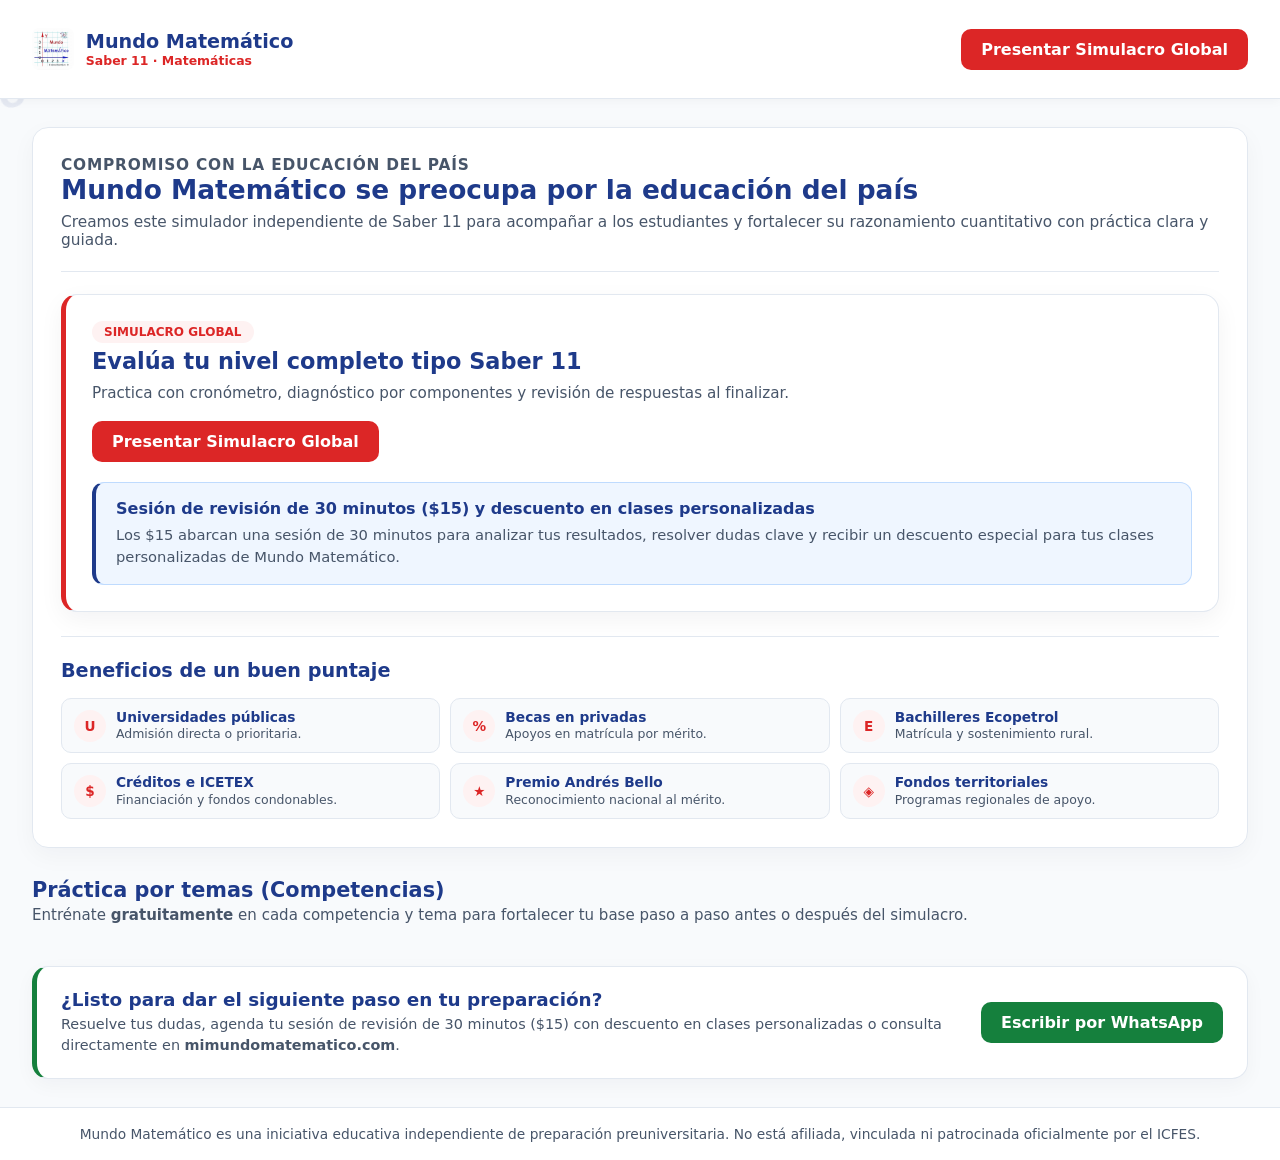
==== index.html @ 7c4c69e7 "Update index.html" ====
<!DOCTYPE html>
<html lang="es">
<head>
  <meta charset="UTF-8" />
  <meta name="viewport" content="width=device-width, initial-scale=1.0" />
  <title>Mundo Matemático — Simulador Saber 11</title>
  <!-- Hoja de estilos principal ubicada en css/estilo.css -->
  <link rel="stylesheet" href="css/estilo.css" />
</head>
<body>

  <!-- ======================================================================
       CABECERA SUPERIOR CON LOGO Y ACCESO RÁPIDO AL SIMULACRO GLOBAL
       ====================================================================== -->
  <header class="header-principal">
    <div class="logo-contenedor">
      <!-- Logo ubicado en la raíz del repositorio -->
      <img src="logo.jpg" alt="Logo Mundo Matemático" />
      <div>
        <span class="titulo-sitio">Mundo Matemático</span>
        <span class="sub-saber">Saber 11 · Matemáticas</span>
      </div>
    </div>

    <nav>
      <a href="prueba.html?todas=1" class="boton boton-rojo">Presentar Simulacro Global</a>
    </nav>
  </header>

  <!-- ======================================================================
       CONTENEDOR PRINCIPAL DE LA PORTADA
       ====================================================================== -->
  <main id="vista" class="contenedor-principal">

    <!-- 1. APERTURA: COMPROMISO CON LA EDUCACIÓN DEL PAÍS -->
    <section class="presentacion-bienvenida">
      <p class="seccion-subtitulo">COMPROMISO CON LA EDUCACIÓN DEL PAÍS</p>
      <h1>Mundo Matemático se preocupa por la educación del país</h1>
      <p>
        Creamos este simulador independiente de Saber 11 para acompañar a los estudiantes y fortalecer su razonamiento cuantitativo con práctica clara y guiada.
      </p>

      <hr class="divisor-interno" />

      <!-- 2. BLOQUE SUPERIOR UNIDO: SIMULACRO GLOBAL + SESIÓN DE 30 MIN ($15) Y DESCUENTO -->
      <div class="bloque-simulacro-destacado">
        <span class="badge-rojo">SIMULACRO GLOBAL</span>
        <h2>Evalúa tu nivel completo tipo Saber 11</h2>
        <p>
          Practica con cronómetro, diagnóstico por componentes y revisión de respuestas al finalizar.
        </p>
        <a href="prueba.html?todas=1" class="boton boton-rojo">Presentar Simulacro Global</a>

        <!-- Aviso integrado junto al Simulacro Global: sesión de 30 min ($15) + descuento en clases personalizadas -->
        <div class="caja-aviso-azul" style="margin-top: 20px;">
          <h3>Sesión de revisión de 30 minutos ($15) y descuento en clases personalizadas</h3>
          <p>
            Los $15 abarcan una sesión de 30 minutos para analizar tus resultados, resolver dudas clave y recibir un descuento especial para tus clases personalizadas de Mundo Matemático.
          </p>
        </div>
      </div>

      <hr class="divisor-interno" />

      <!-- 3. BENEFICIOS DE UN BUEN PUNTAJE COMPACTOS EN FILA PARALELA -->
      <h2 class="subtitulo-beneficios">Beneficios de un buen puntaje</h2>

      <div class="lista-beneficios-compacta">
        <div class="item-beneficio-compacto">
          <div class="circulo-icono">U</div>
          <div>
            <strong>Universidades públicas</strong>
            <span>Admisión directa o prioritaria.</span>
          </div>
        </div>

        <div class="item-beneficio-compacto">
          <div class="circulo-icono">%</div>
          <div>
            <strong>Becas en privadas</strong>
            <span>Apoyos en matrícula por mérito.</span>
          </div>
        </div>

        <div class="item-beneficio-compacto">
          <div class="circulo-icono">E</div>
          <div>
            <strong>Bachilleres Ecopetrol</strong>
            <span>Matrícula y sostenimiento rural.</span>
          </div>
        </div>

        <div class="item-beneficio-compacto">
          <div class="circulo-icono">$</div>
          <div>
            <strong>Créditos e ICETEX</strong>
            <span>Financiación y fondos condonables.</span>
          </div>
        </div>

        <div class="item-beneficio-compacto">
          <div class="circulo-icono">★</div>
          <div>
            <strong>Premio Andrés Bello</strong>
            <span>Reconocimiento nacional al mérito.</span>
          </div>
        </div>

        <div class="item-beneficio-compacto">
          <div class="circulo-icono">◈</div>
          <div>
            <strong>Fondos territoriales</strong>
            <span>Programas regionales de apoyo.</span>
          </div>
        </div>
      </div>
    </section>

    <!-- 4. PRÁCTICA POR TEMAS / COMPETENCIAS (INVITACIÓN A ENTRENAR GRATIS) -->
    <div class="cabecera-competencias">
      <h2 class="titulo-modulos" style="margin-bottom: 0;">Práctica por temas (Competencias)</h2>
      <p>
        Entrénate <strong>gratuitamente</strong> en cada competencia y tema para fortalecer tu base paso a paso antes o después del simulacro.
      </p>
    </div>
    <div id="rejilla"></div>

    <!-- 5. LLAMADO A LA ACCIÓN CON WHATSAPP Y DOMINIO -->
    <section class="bloque-cta-final">
      <div>
        <h3>¿Listo para dar el siguiente paso en tu preparación?</h3>
        <p>
          Resuelve tus dudas, agenda tu sesión de revisión de 30 minutos ($15) con descuento en clases personalizadas o consulta directamente en <strong>mimundomatematico.com</strong>.
        </p>
      </div>
      <a
        href="https://wa.me/573115574410?text=Hola%20Mundo%20Matem%C3%A1tico%2C%20vengo%20desde%20mimundomatematico.com%20y%20quiero%20informaci%C3%B3n%20sobre%20la%20sesi%C3%B3n%20de%2030%20minutos%20(%2415)%20y%20clases%20personalizadas."
        target="_blank"
        class="boton boton-verde"
        style="margin-top: 0; white-space: nowrap;"
      >
        Escribir por WhatsApp
      </a>
    </section>

  </main>

  <!-- ======================================================================
       PIE DE PÁGINA CENTRADO
       ====================================================================== -->
  <footer class="footer-principal">
    Mundo Matemático es una iniciativa educativa independiente de preparación preuniversitaria. No está afiliada, vinculada ni patrocinada oficialmente por el ICFES.
  </footer>

  <!-- ======================================================================
       CARGA DE MÓDULOS POR TEMA CON GRÁFICOS VECTORIALES
       ====================================================================== -->
  <script type="module">
    import { cargarTemas } from "./js/temas.js";

    // Genera un gráfico geométrico o matemático limpio según el tema (sin imágenes externas ni aspecto de IA)
   function graficoPorTema(titulo = "", indice = 0) {
      const nombre = String(titulo).toLowerCase();
      const esRojo = indice % 2 === 0;
      const trazo = esRojo ? "#dc2626" : "#1e3a8a";
      const rellenoSuave = esRojo ? "#fef2f2" : "#eff6ff";
      const eje = "#94a3b8";

      const marco = `
        <rect x="6" y="4" width="128" height="62" rx="10" fill="${rellenoSuave}" stroke="${trazo}" stroke-width="1.5" />
      `;

      // 1. Porcentajes y Proporcionalidad (antes de aritmética para que no se confundan)
      if (nombre.includes("porcent") || nombre.includes("proporc") || nombre.includes("razón") || nombre.includes("razon")) {
        return `
          <svg viewBox="0 0 140 70" width="126" height="62" aria-hidden="true" style="margin-bottom: 6px;">
            ${marco}
            <text x="42" y="34" text-anchor="middle" fill="${trazo}" font-size="16" font-weight="800" font-family="system-ui, sans-serif">a : b</text>
            <text x="96" y="34" text-anchor="middle" fill="${trazo}" font-size="16" font-weight="800" font-family="system-ui, sans-serif">%</text>
            <rect x="24" y="44" width="92" height="8" rx="4" fill="#ffffff" stroke="${trazo}" stroke-width="1.2" />
            <rect x="24" y="44" width="60" height="8" rx="4" fill="${trazo}" opacity="0.85" />
          </svg>
        `;
      }

      // 2. Aritmética
      if (nombre.includes("aritm")) {
        return `
          <svg viewBox="0 0 140 70" width="126" height="62" aria-hidden="true" style="margin-bottom: 6px;">
            ${marco}
            <text x="70" y="33" text-anchor="middle" fill="${trazo}" font-size="17" font-weight="800" font-family="system-ui, sans-serif">+  −  ×  ÷</text>
            <text x="70" y="53" text-anchor="middle" fill="${trazo}" font-size="12" font-weight="700" font-family="system-ui, sans-serif" opacity="0.85">ℤ · ℚ</text>
          </svg>
        `;
      }

      // 3. Funciones (plano cartesiano con curva f(x))
      if (nombre.includes("func")) {
        return `
          <svg viewBox="0 0 140 70" width="126" height="62" aria-hidden="true" style="margin-bottom: 6px;">
            ${marco}
            <line x1="22" y1="36" x2="118" y2="36" stroke="${eje}" stroke-width="1.5" />
            <line x1="70" y1="12" x2="70" y2="58" stroke="${eje}" stroke-width="1.5" />
            <path d="M 28,50 C 52,50 64,18 110,18" fill="none" stroke="${trazo}" stroke-width="2.4" stroke-linecap="round" />
            <text x="104" y="15" fill="${trazo}" font-size="11" font-weight="800" font-family="system-ui, sans-serif">f(x)</text>
          </svg>
        `;
      }

      // 4. Trigonometría (onda periódica sen/cos)
      if (nombre.includes("trigon") || nombre.includes("seno") || nombre.includes("coseno")) {
        return `
          <svg viewBox="0 0 140 70" width="126" height="62" aria-hidden="true" style="margin-bottom: 6px;">
            ${marco}
            <line x1="20" y1="35" x2="120" y2="35" stroke="${eje}" stroke-width="1.5" />
            <path d="M 22,35 Q 46,10 70,35 T 118,35" fill="none" stroke="${trazo}" stroke-width="2.4" stroke-linecap="round" />
            <circle cx="46" cy="22.5" r="2.5" fill="${trazo}" />
            <circle cx="94" cy="47.5" r="2.5" fill="${trazo}" />
          </svg>
        `;
      }

      // 5. Álgebra y Cálculo (expresión algebraica + recta tangente/variación)
      if (nombre.includes("álgebr") || nombre.includes("algebra") || nombre.includes("cálcul") || nombre.includes("calculo")) {
        return `
          <svg viewBox="0 0 140 70" width="126" height="62" aria-hidden="true" style="margin-bottom: 6px;">
            ${marco}
            <text x="70" y="30" text-anchor="middle" fill="${trazo}" font-size="15" font-weight="800" font-family="system-ui, sans-serif">x² + bx + c</text>
            <line x1="28" y1="50" x2="112" y2="38" stroke="${trazo}" stroke-width="1.8" stroke-dasharray="4,2" />
            <circle cx="70" cy="44" r="3.5" fill="${trazo}" />
          </svg>
        `;
      }

      // 6. Geometría / Espacial
      if (nombre.includes("geometr") || nombre.includes("espacial") || nombre.includes("triángul") || nombre.includes("figura")) {
        return `
          <svg viewBox="0 0 140 70" width="126" height="62" aria-hidden="true" style="margin-bottom: 6px;">
            ${marco}
            <polygon points="34,53 56,16 78,53" fill="none" stroke="${trazo}" stroke-width="2.4" stroke-linejoin="round" />
            <line x1="56" y1="16" x2="56" y2="53" stroke="${trazo}" stroke-width="1.5" stroke-dasharray="3,2" />
            <circle cx="98" cy="30" r="10" fill="none" stroke="${trazo}" stroke-width="2.2" />
          </svg>
        `;
      }

      // 7. Estadística / Probabilidad
      if (nombre.includes("estad") || nombre.includes("probab") || nombre.includes("datos")) {
        return `
          <svg viewBox="0 0 140 70" width="126" height="62" aria-hidden="true" style="margin-bottom: 6px;">
            ${marco}
            <line x1="28" y1="53" x2="112" y2="53" stroke="${trazo}" stroke-width="2" />
            <line x1="28" y1="17" x2="28" y2="53" stroke="${trazo}" stroke-width="2" />
            <rect x="38" y="35" width="14" height="18" fill="${trazo}" opacity="0.7" />
            <rect x="60" y="24" width="14" height="29" fill="${trazo}" opacity="0.9" />
            <rect x="82" y="30" width="14" height="23" fill="${trazo}" opacity="0.55" />
          </svg>
        `;
      }

      // Respaldo general
      return `
        <svg viewBox="0 0 140 70" width="126" height="62" aria-hidden="true" style="margin-bottom: 6px;">
          ${marco}
          <text x="70" y="42" text-anchor="middle" fill="${trazo}" font-size="18" font-weight="800" font-family="system-ui, sans-serif">Σ · Δ</text>
        </svg>
      `;
    }

    iniciarMenu();
  </script>
</body>
</html>
---- css/estilo.css ----
/* ==============================================================================
   MUNDO MATEMÁTICO — HOJA DE ESTILOS PRINCIPAL (css/estilo.css)
   ==============================================================================
   - Reduce el espacio sobrante a los lados en escritorio
   - Mantiene marca de agua matemática sutil pero visible
   - Mezcla mejor azul institucional, rojo de acción, verde WhatsApp y gris
   - Organiza casillas y botones en filas paralelas de 2 columnas (dos a dos)
   - Centra el pie de página en todas las vistas
   ============================================================================== */

:root {
  --azul: #1e3a8a;
  --azul-oscuro: #172554;
  --azul-claro: #eff6ff;
  --rojo: #dc2626;
  --rojo-oscuro: #b91c1c;
  --rojo-claro: #fef2f2;
  --verde: #15803d;
  --verde-oscuro: #166534;
  --gris: #64748b;
  --gris-oscuro: #475569;
  --circulo-bg: #f1f5f9;
  --borde-suave: #e2e8f0;
  --fondo: #f8fafc;
  --texto: #1e293b;
  --texto-suave: #475569;
}

/* Base con pie pegado al final */
html, body {
  margin: 0;
  padding: 0;
  width: 100%;
  min-height: 100vh;
  font-family: system-ui, -apple-system, "Segoe UI", Roboto, sans-serif;
  background-color: var(--fondo);
  color: var(--texto);
  display: flex;
  flex-direction: column;
  position: relative;
  z-index: 0;
  overflow-x: hidden;
}

/* Marca de agua sutil pero perceptible */
body::before {
  content: "MUNDO MATEMÁTICO   Δ   π   e   ϕ   θ   ∫   ∑   ∞   √   MUNDO MATEMÁTICO   Δ   π   e   ϕ   θ   ∫   ∑   ∞   √   MUNDO MATEMÁTICO   Δ   π   e   ϕ   θ   ∫   ∑   ∞   √   MUNDO MATEMÁTICO   Δ   π   e   ϕ   θ   ∫   ∑   ∞   √";
  position: fixed;
  top: -35%;
  left: -35%;
  width: 170vw;
  height: 170vh;
  display: block;
  text-align: center;
  font-size: 2rem;
  font-weight: 800;
  color: rgba(30, 58, 138, 0.085);
  white-space: pre-wrap;
  word-spacing: 28px;
  line-height: 4.5rem;
  letter-spacing: 6px;
  transform: rotate(-16deg);
  z-index: 0;
  pointer-events: none;
  user-select: none;
}

.header-principal,
.contenedor-principal,
.footer-principal {
  position: relative;
  z-index: 1;
}

/* Cabecera superior */
.header-principal {
  width: 100%;
  box-sizing: border-box;
  display: flex;
  align-items: center;
  justify-content: space-between;
  padding: 14px 32px;
  background: #ffffff;
  border-bottom: 1px solid var(--borde-suave);
  box-shadow: 0 2px 10px rgba(15, 23, 42, 0.04);
}

.logo-contenedor {
  display: flex;
  align-items: center;
  gap: 12px;
}

.logo-contenedor img {
  height: 42px;
  width: auto;
  max-width: 120px;
  object-fit: contain;
  display: block;
  border-radius: 8px;
}

.titulo-sitio {
  font-size: 1.2rem;
  color: var(--azul);
  margin: 0;
  font-weight: 800;
  display: block;
}

.sub-saber {
  font-size: 0.78rem;
  font-weight: 700;
  color: var(--rojo);
  display: block;
}

.link-nav {
  color: var(--azul);
  font-weight: 700;
  text-decoration: none;
  font-size: 0.92rem;
}

.link-nav:hover {
  text-decoration: underline;
}

/* Contenedor central más amplio para reducir exceso de espacio lateral */
.contenedor-principal {
  max-width: 1220px;
  width: 95%;
  margin: 28px auto;
  box-sizing: border-box;
  flex: 1 0 auto;
}

/* Bloque destacado del Simulacro Global */
.bloque-simulacro-destacado {
  background: #ffffff;
  border: 1px solid var(--borde-suave);
  border-left: 5px solid var(--rojo);
  border-radius: 16px;
  padding: 26px;
  margin-bottom: 24px;
  box-shadow: 0 8px 24px rgba(15, 23, 42, 0.05);
  box-sizing: border-box;
}

.bloque-simulacro-destacado h2 {
  color: var(--azul);
  font-size: 1.4rem;
  margin: 8px 0 8px 0;
  font-weight: 800;
}

.bloque-simulacro-destacado p {
  color: var(--texto-suave);
  font-size: 0.95rem;
  margin: 0 0 16px 0;
  line-height: 1.5;
}

/* Presentación y beneficios */
.presentacion-bienvenida {
  background: #ffffff;
  border: 1px solid var(--borde-suave);
  border-radius: 16px;
  padding: 28px;
  margin-bottom: 30px;
  box-shadow: 0 8px 24px rgba(15, 23, 42, 0.04);
  box-sizing: border-box;
}

.seccion-subtitulo {
  font-size: 0.78rem;
  font-weight: 800;
  color: var(--rojo);
  text-transform: uppercase;
  margin: 0 0 6px 0;
  letter-spacing: 0.8px;
}

.presentacion-bienvenida h1 {
  color: var(--azul);
  margin: 0 0 8px 0;
  font-size: 1.65rem;
}

.presentacion-bienvenida > p {
  color: var(--texto-suave);
  margin: 0;
  font-size: 0.96rem;
}

.divisor-interno {
  border: 0;
  border-top: 1px solid var(--borde-suave);
  margin: 22px 0;
}

.subtitulo-beneficios {
  color: var(--azul);
  font-size: 1.2rem;
  margin: 0 0 16px 0;
  font-weight: 800;
}

/* Rejillas dos a dos (beneficios, módulos y botones finales) */
.rejilla-beneficios,
.rejilla-dos-a-dos,
#rejilla {
  display: grid;
  grid-template-columns: repeat(2, 1fr);
  gap: 18px;
  width: 100%;
  box-sizing: border-box;
}

.cuadro-beneficio {
  background: #ffffff;
  border: 1px solid var(--borde-suave);
  border-radius: 16px;
  padding: 22px 18px;
  text-align: center;
  display: flex;
  flex-direction: column;
  align-items: center;
  gap: 8px;
  box-shadow: 0 6px 18px rgba(15, 23, 42, 0.04);
  box-sizing: border-box;
}

.circulo-icono {
  width: 50px;
  height: 50px;
  border-radius: 50%;
  background: var(--rojo-claro);
  color: var(--rojo);
  display: flex;
  align-items: center;
  justify-content: center;
  font-weight: 800;
  font-size: 1.1rem;
  margin-bottom: 4px;
}

.cuadro-beneficio:nth-child(even) .circulo-icono,
.tarjeta:nth-child(even) .circulo-icono {
  color: var(--azul);
  background: var(--azul-claro);
}

.cuadro-beneficio h3 {
  color: var(--azul);
  margin: 0;
  font-size: 1rem;
  font-weight: 800;
}

.cuadro-beneficio p {
  color: var(--texto-suave);
  font-size: 0.88rem;
  line-height: 1.45;
  margin: 0;
  max-width: 320px;
}

/* Caja de aviso junto al Simulacro Global */
.caja-aviso-azul {
  background: var(--azul-claro);
  border: 1px solid #bfdbfe;
  border-left: 4px solid var(--azul);
  border-radius: 12px;
  padding: 16px 20px;
  text-align: left;
}

.caja-aviso-azul h3 {
  color: var(--azul);
  margin: 0 0 6px 0;
  font-size: 1rem;
  font-weight: 800;
}

.caja-aviso-azul p {
  color: var(--texto-suave);
  font-size: 0.92rem;
  margin: 0;
  line-height: 1.5;
}

/* Módulos por tema */
.titulo-modulos {
  color: var(--azul);
  font-size: 1.3rem;
  margin: 0 0 18px 0;
  font-weight: 800;
}

.tarjeta,
.panel-pregunta {
  background: #ffffff;
  border: 1px solid var(--borde-suave);
  border-radius: 16px;
  box-shadow: 0 6px 20px rgba(15, 23, 42, 0.04);
  padding: 24px;
  display: flex;
  flex-direction: column;
  align-items: center;
  text-align: center;
  box-sizing: border-box;
}

.badge,
.badge-rojo {
  padding: 4px 12px;
  border-radius: 999px;
  font-weight: 800;
  font-size: 0.75rem;
  margin-bottom: 10px;
}

.badge {
  background: var(--azul-claro);
  color: var(--azul);
}

.badge-rojo {
  background: var(--rojo-claro);
  color: var(--rojo);
}

.tarjeta h2 {
  font-size: 1.15rem;
  color: var(--azul);
  margin: 0 0 6px 0;
  font-weight: 800;
}

.tarjeta .subtitulo {
  color: var(--rojo);
  font-weight: 700;
  font-size: 0.86rem;
  margin: 0 0 16px 0;
}

img,
.pregunta-img {
  max-width: 100%;
  height: auto;
  display: block;
  margin: 14px auto;
  border-radius: 10px;
}

/* Botones con variedad cromática */
.boton,
button,
.btn {
  background: var(--azul);
  color: #ffffff;
  border: none;
  padding: 11px 20px;
  border-radius: 10px;
  font-weight: 700;
  cursor: pointer;
  text-decoration: none;
  display: inline-block;
  text-align: center;
  transition: background 0.2s ease;
  margin-top: auto;
  box-sizing: border-box;
}

.boton:hover,
button:hover {
  background: var(--azul-oscuro);
}

.boton-rojo {
  background: var(--rojo) !important;
  color: #ffffff !important;
}

.boton-rojo:hover {
  background: var(--rojo-oscuro) !important;
}

.boton-verde {
  background: var(--verde) !important;
  color: #ffffff !important;
}

.boton-verde:hover {
  background: var(--verde-oscuro) !important;
}

.boton-gris {
  background: var(--gris) !important;
  color: #ffffff !important;
}

.boton-gris:hover {
  background: var(--gris-oscuro) !important;
}

/* Centrado de bloques dentro de #vista en prueba.html */
#vista > div {
  margin-left: auto;
  margin-right: auto;
}

/* Pie de página centrado */
.footer-principal {
  width: 100%;
  box-sizing: border-box;
  text-align: center;
  padding: 18px 24px;
  color: var(--texto-suave);
  font-size: 0.86rem;
  border-top: 1px solid var(--borde-suave);
  background: #ffffff;
  margin-top: auto;
}

.oculto {
  display: none !important;
}

@media (max-width: 680px) {
  .rejilla-beneficios,
  .rejilla-dos-a-dos,
  #rejilla {
    grid-template-columns: 1fr;
  }

  .header-principal {
    padding: 12px 16px;
    flex-wrap: wrap;
    gap: 10px;
  }

  .contenedor-principal {
    width: 95%;
    margin: 20px auto;
  }
}
/* ==============================================================================
   BENEFICIOS COMPACTOS EN FILA PARALELA + BLOQUE CTA WHATSAPP Y DOMINIO
   ============================================================================== */
.lista-beneficios-compacta {
  display: grid;
  grid-template-columns: repeat(3, 1fr);
  gap: 10px;
  margin-top: 10px;
}

.item-beneficio-compacto {
  display: flex;
  align-items: center;
  gap: 10px;
  background: #f8fafc;
  border: 1px solid var(--borde-suave);
  border-radius: 10px;
  padding: 10px 12px;
  text-align: left;
  box-sizing: border-box;
}

.item-beneficio-compacto .circulo-icono {
  width: 32px;
  height: 32px;
  min-width: 32px;
  font-size: 0.85rem;
  margin-bottom: 0;
}

.item-beneficio-compacto strong {
  display: block;
  font-size: 0.86rem;
  color: var(--azul);
  line-height: 1.25;
}

.item-beneficio-compacto span {
  display: block;
  font-size: 0.78rem;
  color: var(--texto-suave);
  line-height: 1.3;
}

.cabecera-competencias {
  margin-bottom: 14px;
}

.cabecera-competencias p {
  margin: 4px 0 0 0;
  color: var(--texto-suave);
  font-size: 0.94rem;
}

.bloque-cta-final {
  margin-top: 28px;
  background: #ffffff;
  border: 1px solid var(--borde-suave);
  border-left: 5px solid var(--verde);
  border-radius: 16px;
  padding: 22px 24px;
  display: flex;
  align-items: center;
  justify-content: space-between;
  gap: 18px;
  box-shadow: 0 6px 20px rgba(15, 23, 42, 0.04);
  box-sizing: border-box;
}

.bloque-cta-final h3 {
  margin: 0 0 4px 0;
  color: var(--azul);
  font-size: 1.15rem;
}

.bloque-cta-final p {
  margin: 0;
  color: var(--texto-suave);
  font-size: 0.9rem;
  line-height: 1.45;
}

@media (max-width: 900px) {
  .lista-beneficios-compacta {
    grid-template-columns: repeat(2, 1fr);
  }
}

@media (max-width: 680px) {
  .lista-beneficios-compacta {
    grid-template-columns: 1fr;
  }

  .bloque-cta-final {
    flex-direction: column;
    align-items: flex-start;
  }
}
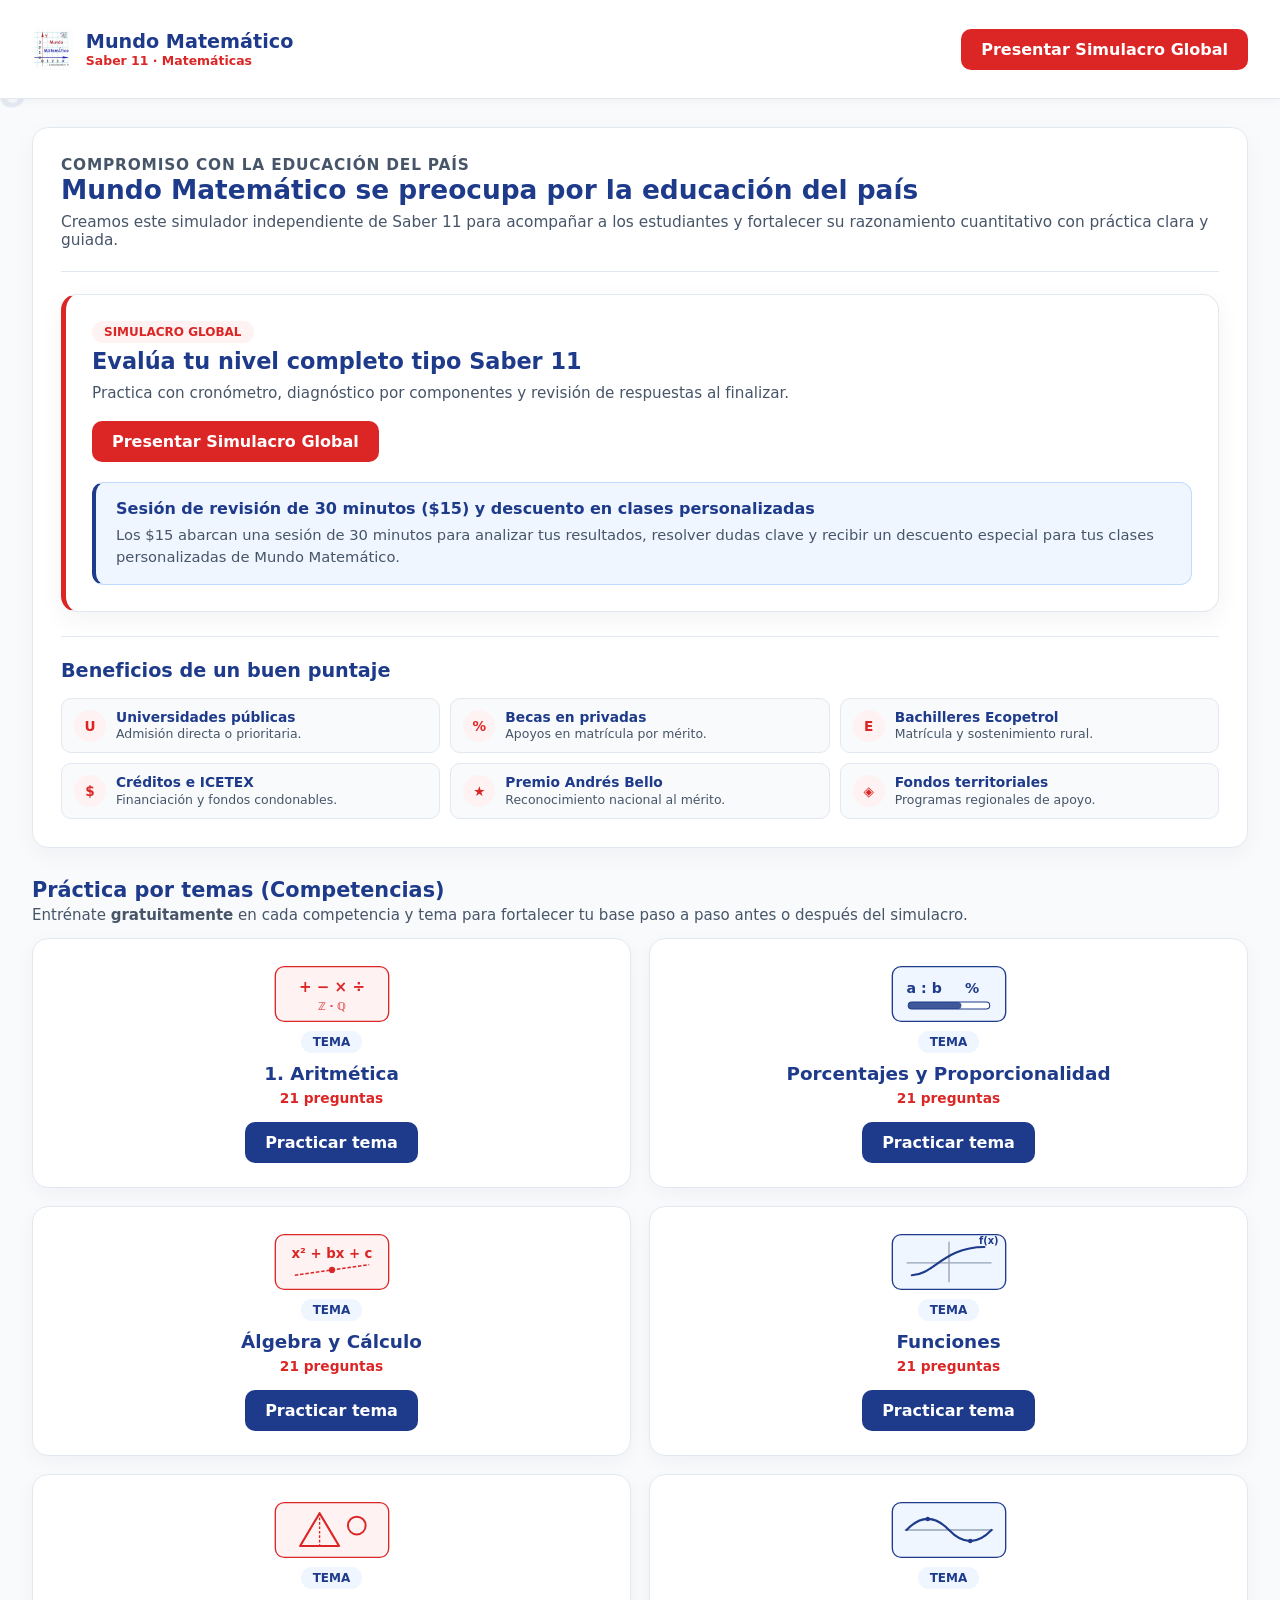
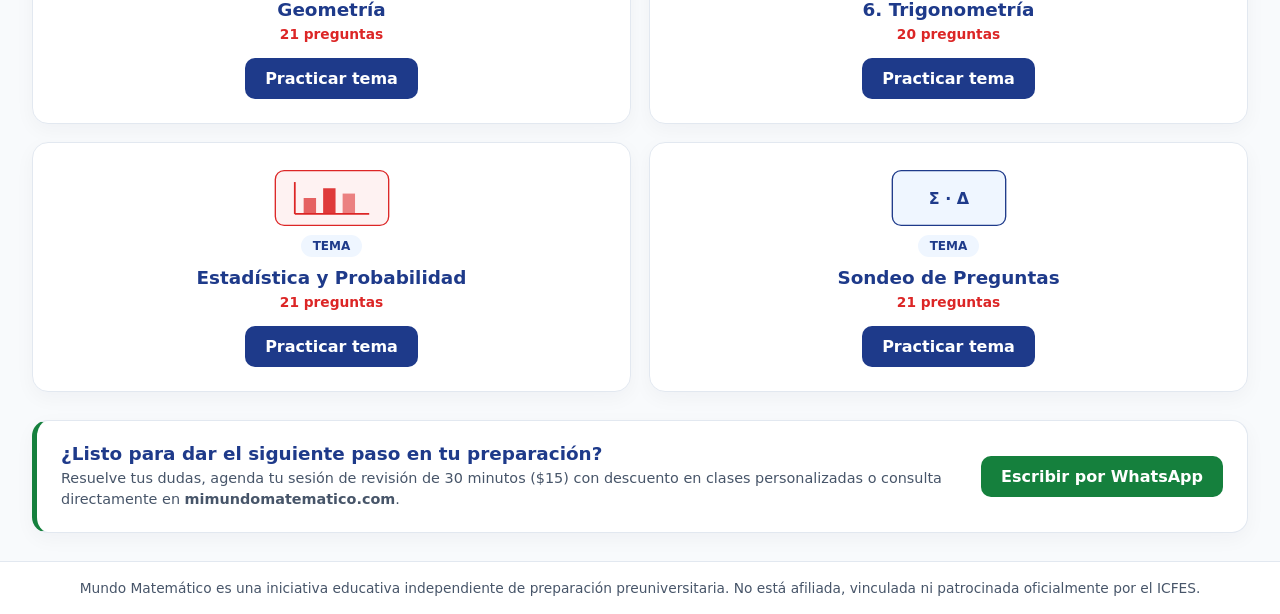
==== commit 20d92d29: "Update index.html" ====
--- a/index.html
+++ b/index.html
@@ -159,7 +159,7 @@
     import { cargarTemas } from "./js/temas.js";
 
     // Genera un gráfico geométrico o matemático limpio según el tema (sin imágenes externas ni aspecto de IA)
-   function graficoPorTema(titulo = "", indice = 0) {
+    function graficoPorTema(titulo = "", indice = 0) {
       const nombre = String(titulo).toLowerCase();
       const esRojo = indice % 2 === 0;
       const trazo = esRojo ? "#dc2626" : "#1e3a8a";
@@ -267,6 +267,38 @@
       `;
     }
 
+    async function iniciarMenu() {
+      const rejilla = document.getElementById("rejilla");
+      if (!rejilla) return;
+
+      try {
+        const temas = await cargarTemas();
+        if (!Array.isArray(temas) || !temas.length) {
+          rejilla.innerHTML = `<div class="tarjeta"><p>No hay módulos disponibles.</p></div>`;
+          return;
+        }
+
+        rejilla.innerHTML = temas.map((t, i) => {
+          const idTema = encodeURIComponent(t.id || t.carpeta);
+          const titulo = t.titulo || t.carpeta || "Módulo";
+          const totalPreguntas = Array.isArray(t.preguntas) ? t.preguntas.length : 0;
+          const ilustracionTema = graficoPorTema(titulo, i);
+
+          return `
+            <article class="tarjeta">
+              ${ilustracionTema}
+              <span class="badge">TEMA</span>
+              <h2>${titulo}</h2>
+              <p class="subtitulo">${totalPreguntas > 0 ? `${totalPreguntas} preguntas` : "Práctica focalizada"}</p>
+              <a href="prueba.html?tema=${idTema}" class="boton">Practicar tema</a>
+            </article>
+          `;
+        }).join("");
+      } catch (err) {
+        rejilla.innerHTML = `<div class="tarjeta"><p>Error al cargar <code>indice.json</code>.</p></div>`;
+      }
+    }
+
     iniciarMenu();
   </script>
 </body>
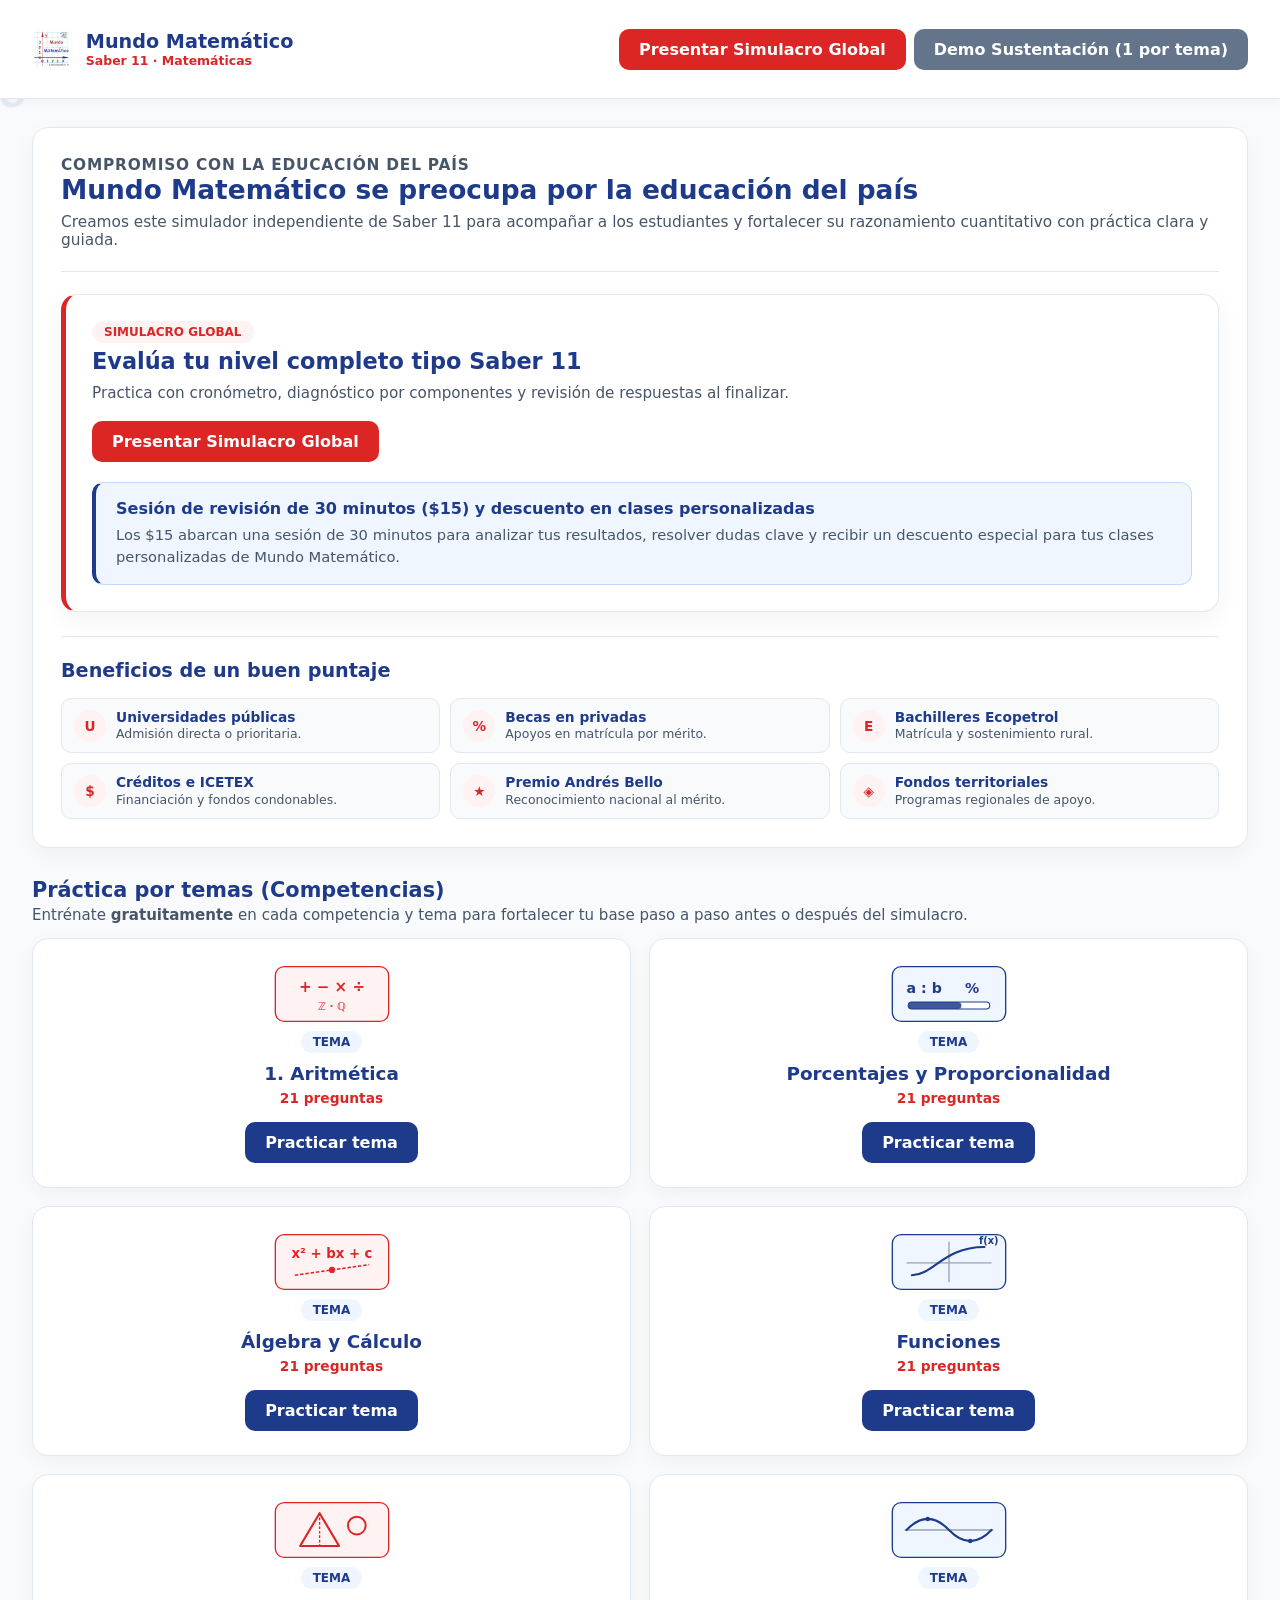
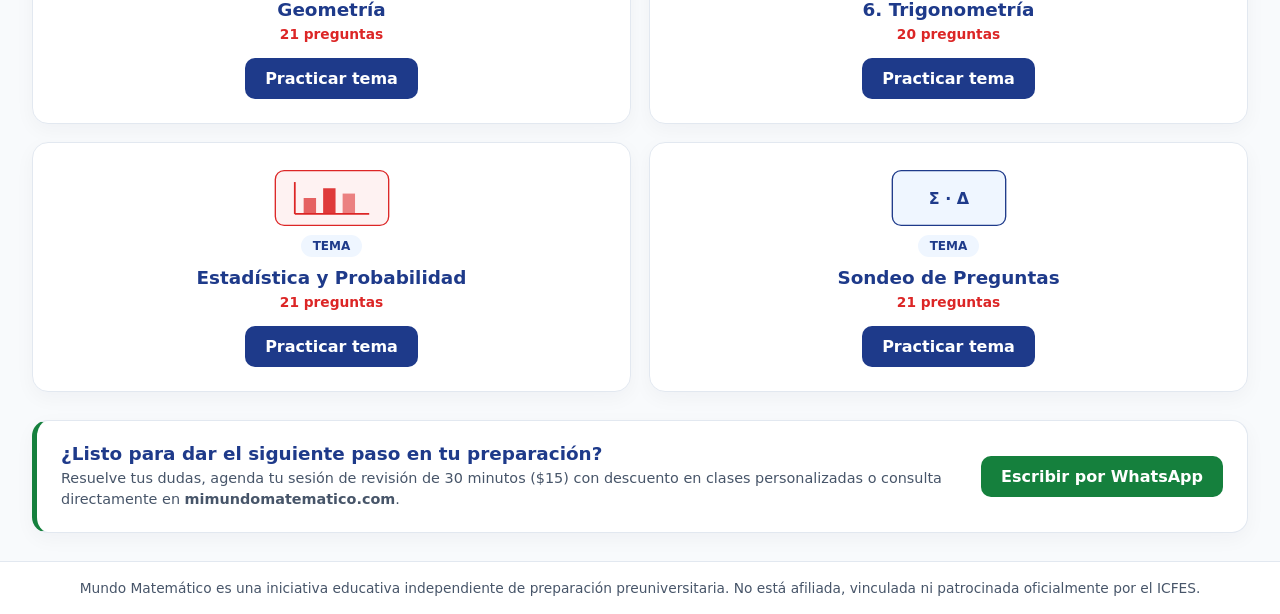
==== commit a899f8bc: "Update index.html" ====
--- a/index.html
+++ b/index.html
@@ -9,7 +9,7 @@
 </head>
 <body>
 
-  <!-- ======================================================================
+<!-- ======================================================================
        CABECERA SUPERIOR CON LOGO Y ACCESO RÁPIDO AL SIMULACRO GLOBAL
        ====================================================================== -->
   <header class="header-principal">
@@ -22,11 +22,11 @@
       </div>
     </div>
 
-    <nav>
-      <a href="prueba.html?todas=1" class="boton boton-rojo">Presentar Simulacro Global</a>
+    <nav style="display: flex; gap: 8px; flex-wrap: wrap; align-items: center;">
+      <a href="prueba.html?todas=1" class="boton boton-rojo" style="margin-top: 0;">Presentar Simulacro Global</a>
+      <a href="prueba.html?todas=1&demo=1" class="boton boton-gris" style="margin-top: 0;">Demo Sustentación (1 por tema)</a>
     </nav>
   </header>
-
   <!-- ======================================================================
        CONTENEDOR PRINCIPAL DE LA PORTADA
        ====================================================================== -->
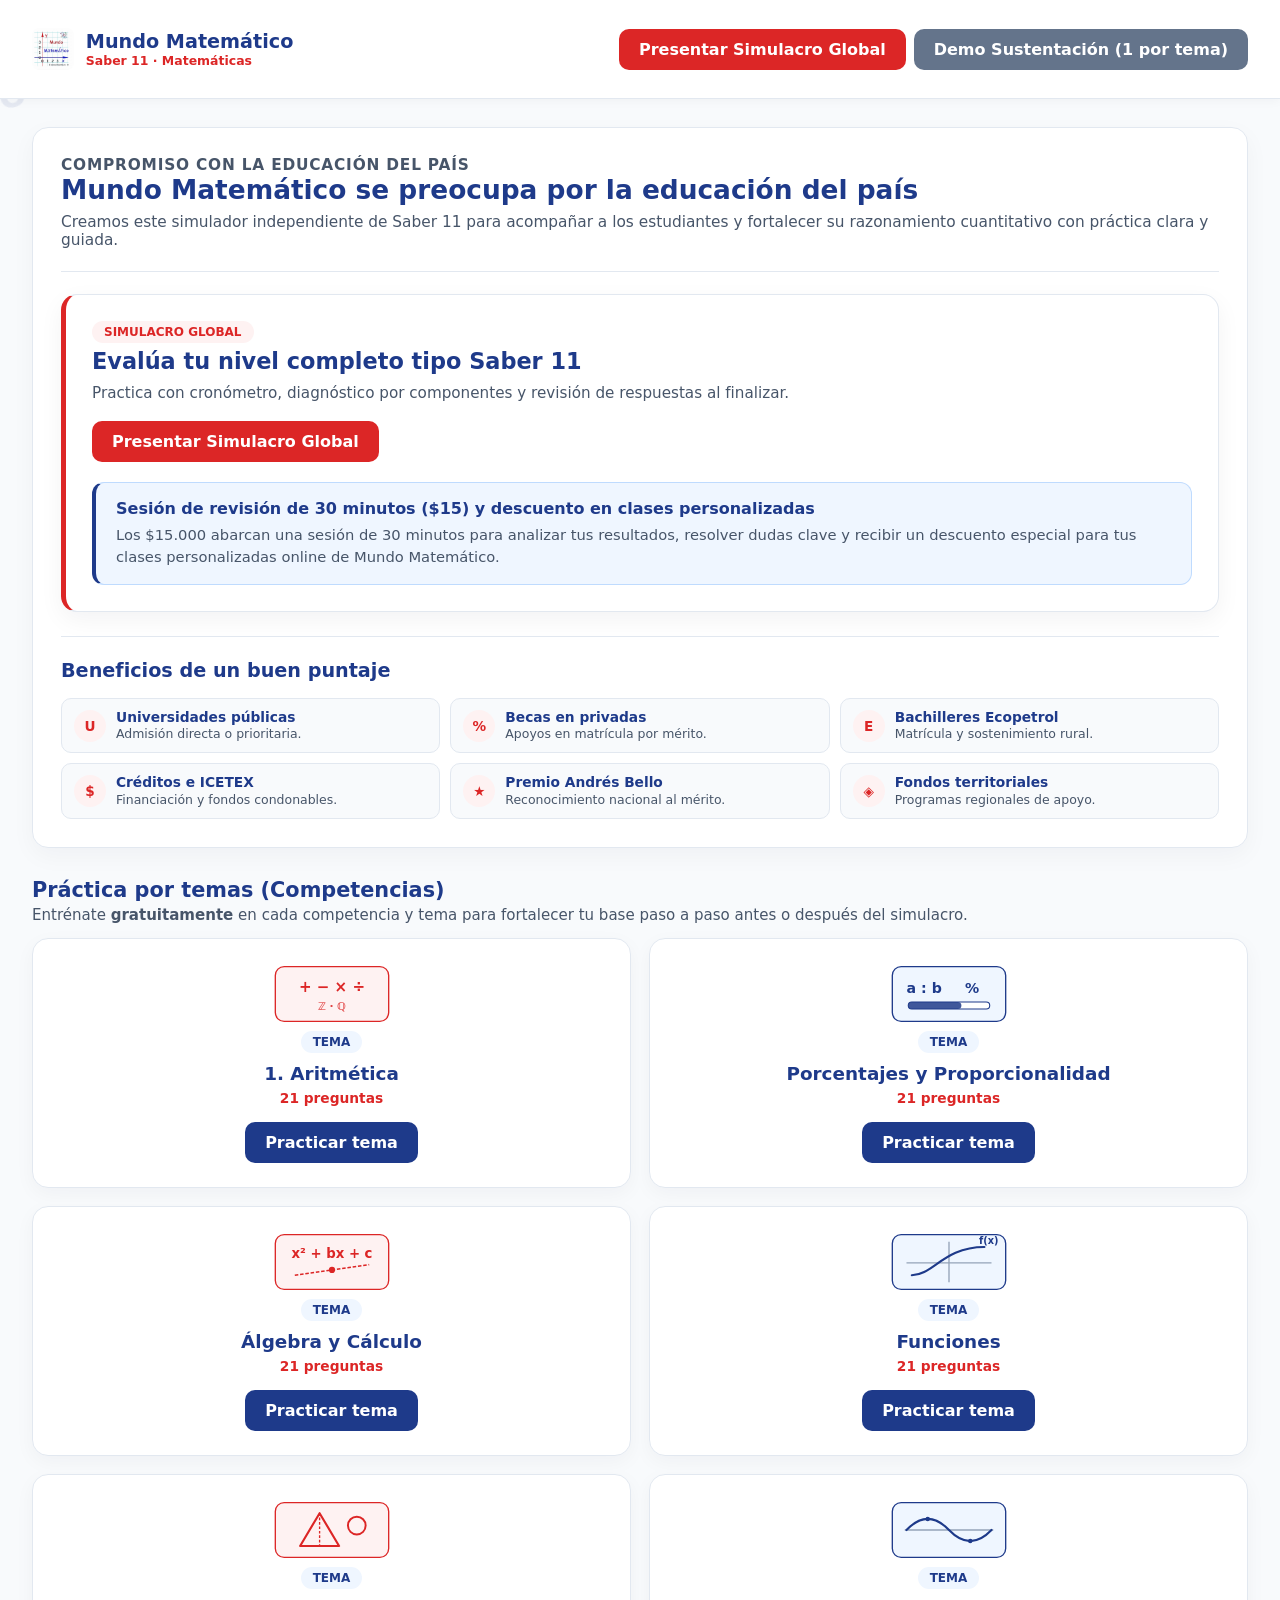
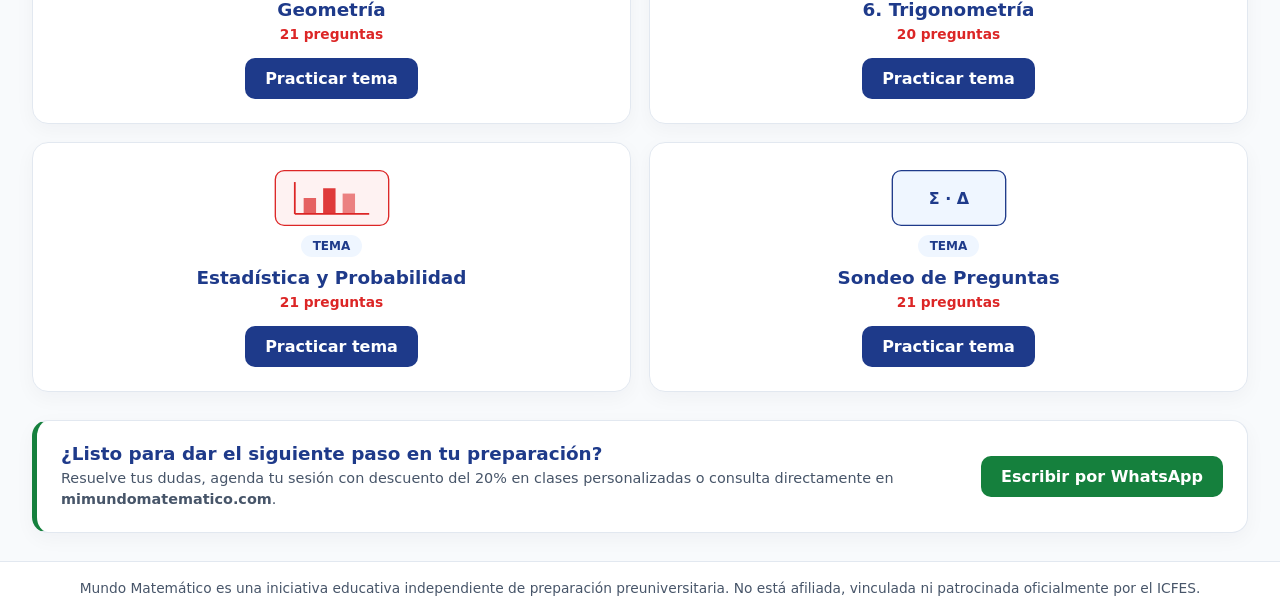
==== commit 3f6f19be: "Update index.html" ====
--- a/index.html
+++ b/index.html
@@ -42,7 +42,7 @@
 
       <hr class="divisor-interno" />
 
-      <!-- 2. BLOQUE SUPERIOR UNIDO: SIMULACRO GLOBAL + SESIÓN DE 30 MIN ($15) Y DESCUENTO -->
+      <!-- 2. BLOQUE SUPERIOR UNIDO: SIMULACRO GLOBAL + SESIÓN DE 30 MIN ($15.000) Y DESCUENTO -->
       <div class="bloque-simulacro-destacado">
         <span class="badge-rojo">SIMULACRO GLOBAL</span>
         <h2>Evalúa tu nivel completo tipo Saber 11</h2>
@@ -51,11 +51,11 @@
         </p>
         <a href="prueba.html?todas=1" class="boton boton-rojo">Presentar Simulacro Global</a>
 
-        <!-- Aviso integrado junto al Simulacro Global: sesión de 30 min ($15) + descuento en clases personalizadas -->
+        <!-- Aviso integrado junto al Simulacro Global: sesión de 30 min ($15.000) + descuento en clases personalizadas -->
         <div class="caja-aviso-azul" style="margin-top: 20px;">
           <h3>Sesión de revisión de 30 minutos ($15) y descuento en clases personalizadas</h3>
           <p>
-            Los $15 abarcan una sesión de 30 minutos para analizar tus resultados, resolver dudas clave y recibir un descuento especial para tus clases personalizadas de Mundo Matemático.
+            Los $15.000 abarcan una sesión de 30 minutos para analizar tus resultados, resolver dudas clave y recibir un descuento especial para tus clases personalizadas online de Mundo Matemático.
           </p>
         </div>
       </div>
@@ -130,7 +130,7 @@
       <div>
         <h3>¿Listo para dar el siguiente paso en tu preparación?</h3>
         <p>
-          Resuelve tus dudas, agenda tu sesión de revisión de 30 minutos ($15) con descuento en clases personalizadas o consulta directamente en <strong>mimundomatematico.com</strong>.
+          Resuelve tus dudas, agenda tu sesión con descuento del 20% en clases personalizadas o consulta directamente en <strong>mimundomatematico.com</strong>.
         </p>
       </div>
       <a
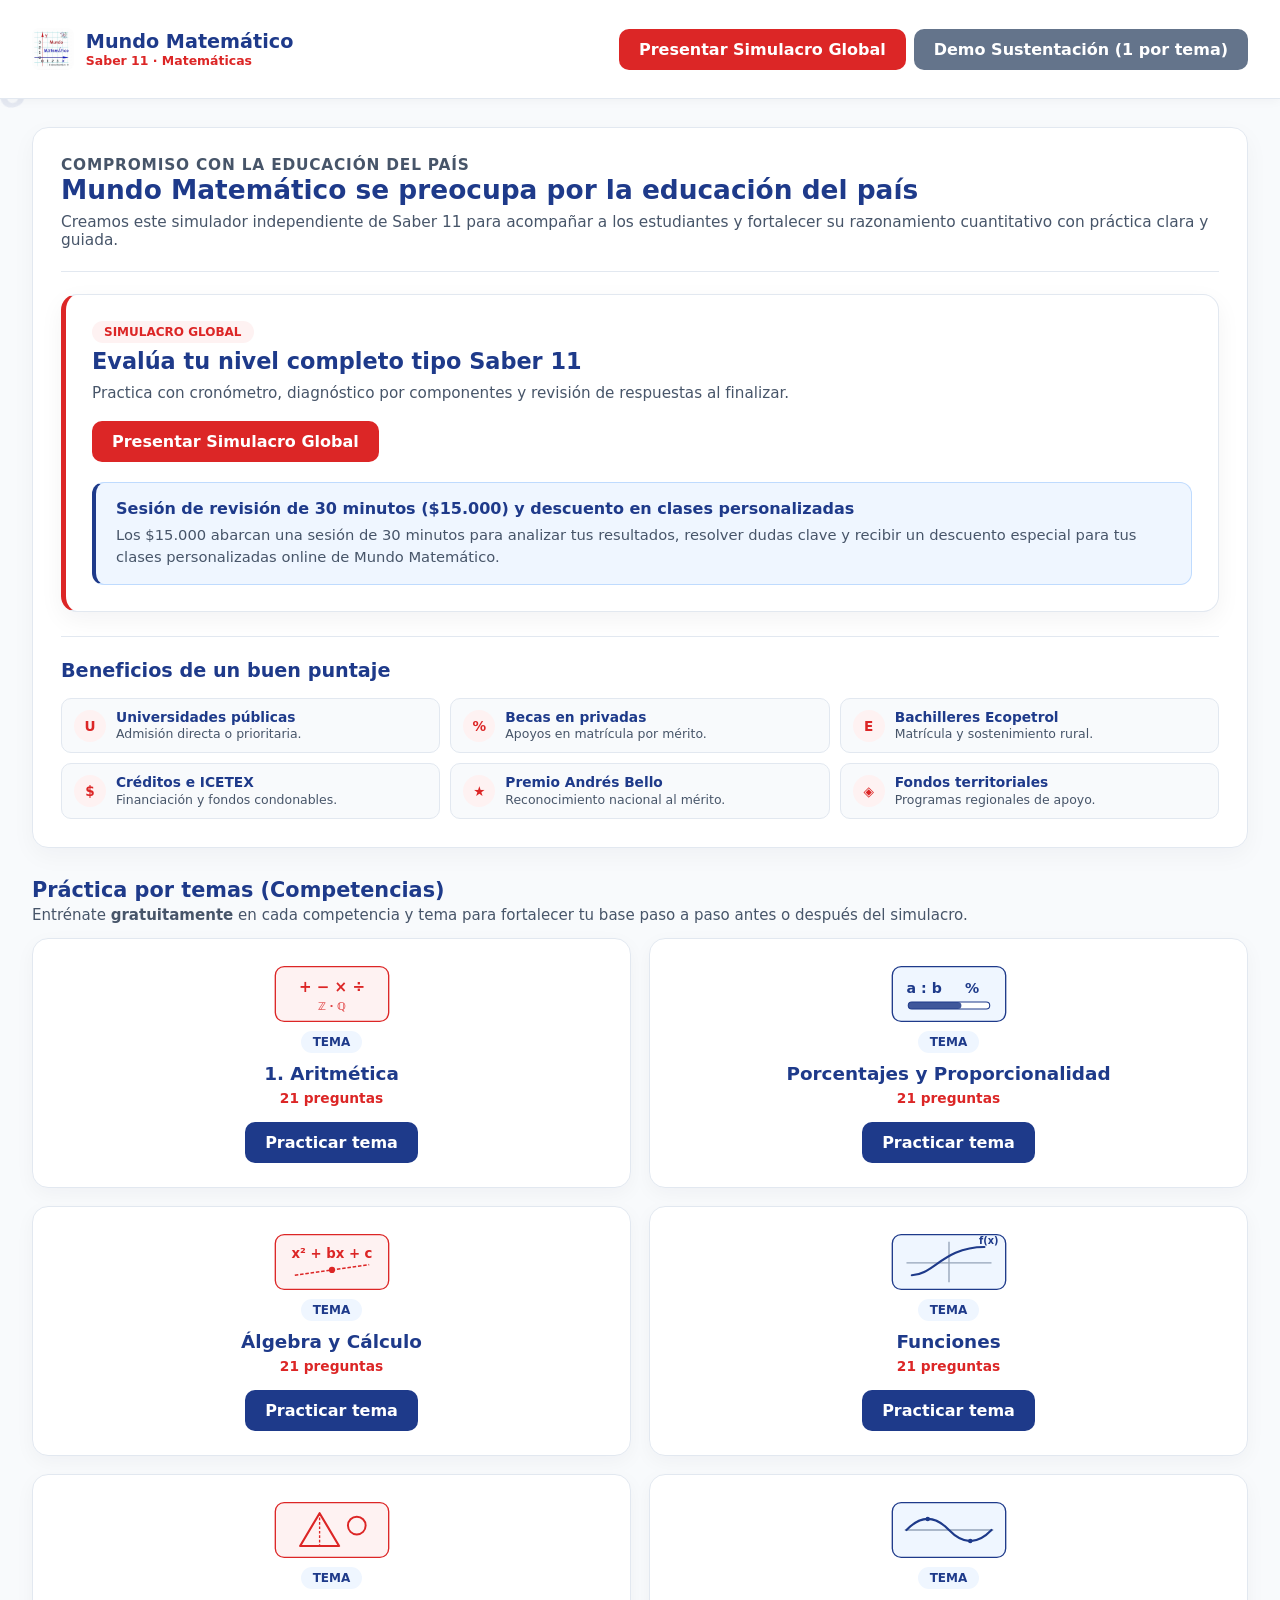
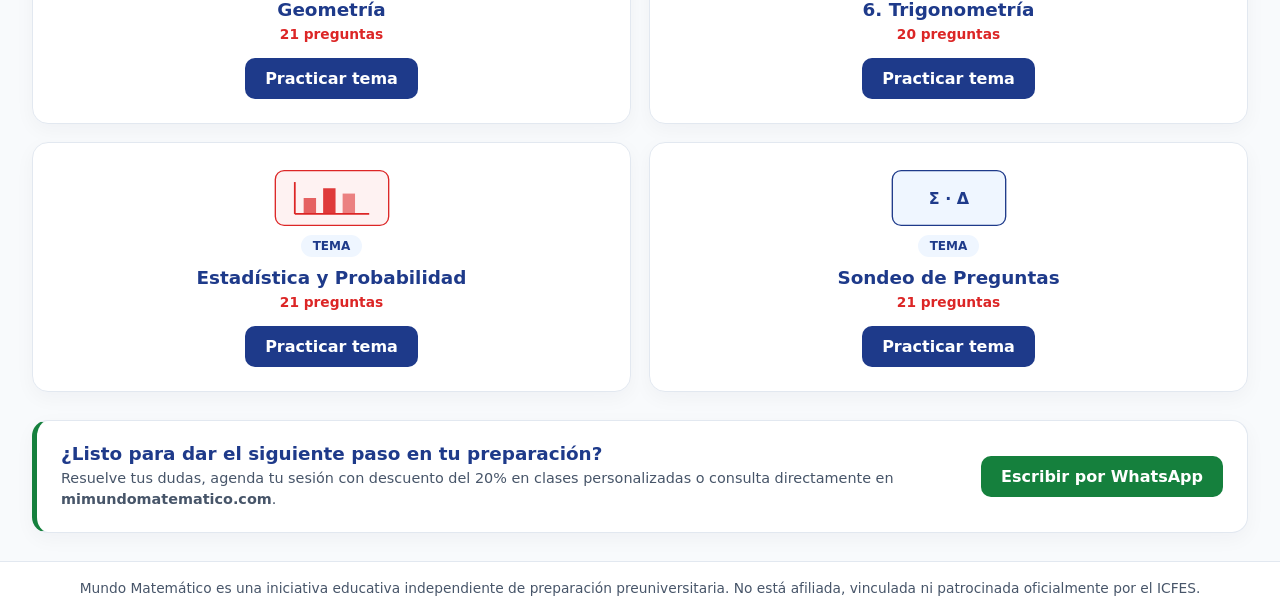
==== commit 1071078a: "Update index.html" ====
--- a/index.html
+++ b/index.html
@@ -53,7 +53,7 @@
 
         <!-- Aviso integrado junto al Simulacro Global: sesión de 30 min ($15.000) + descuento en clases personalizadas -->
         <div class="caja-aviso-azul" style="margin-top: 20px;">
-          <h3>Sesión de revisión de 30 minutos ($15) y descuento en clases personalizadas</h3>
+          <h3>Sesión de revisión de 30 minutos ($15.000) y descuento en clases personalizadas</h3>
           <p>
             Los $15.000 abarcan una sesión de 30 minutos para analizar tus resultados, resolver dudas clave y recibir un descuento especial para tus clases personalizadas online de Mundo Matemático.
           </p>
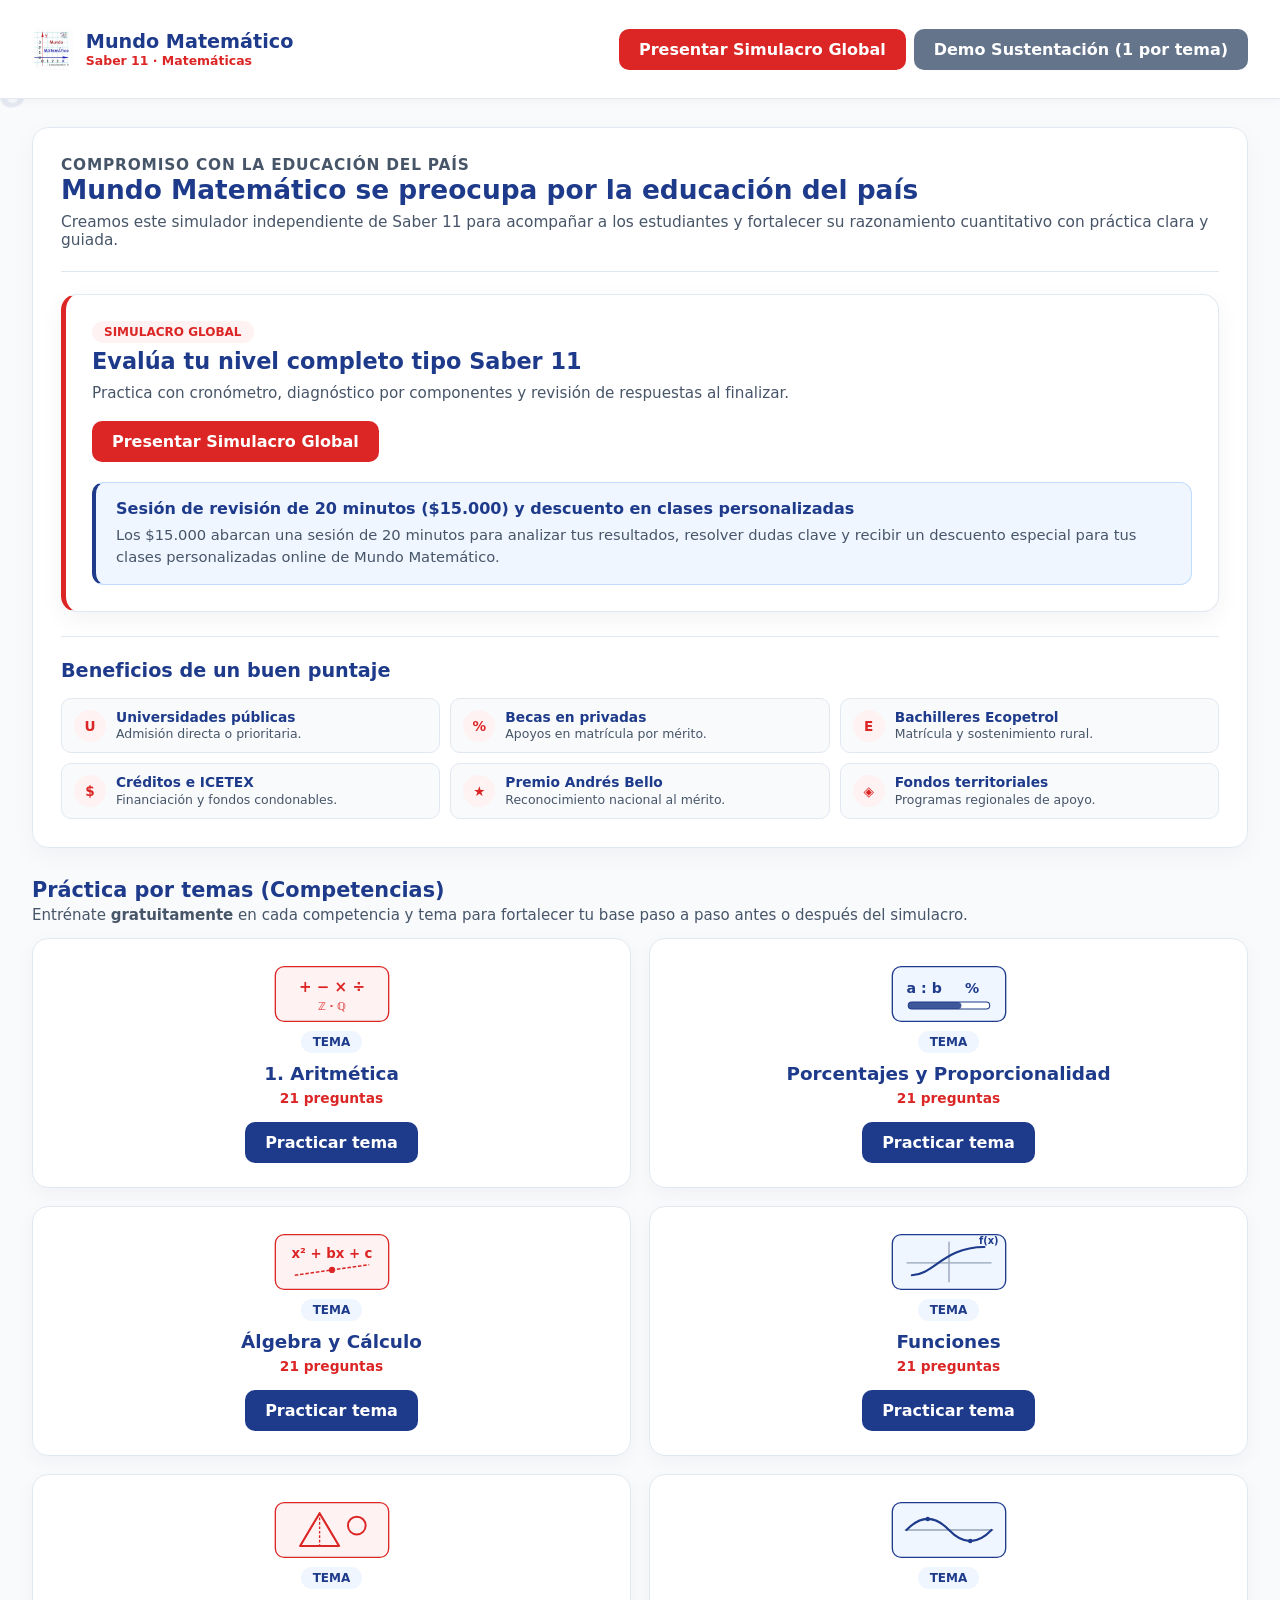
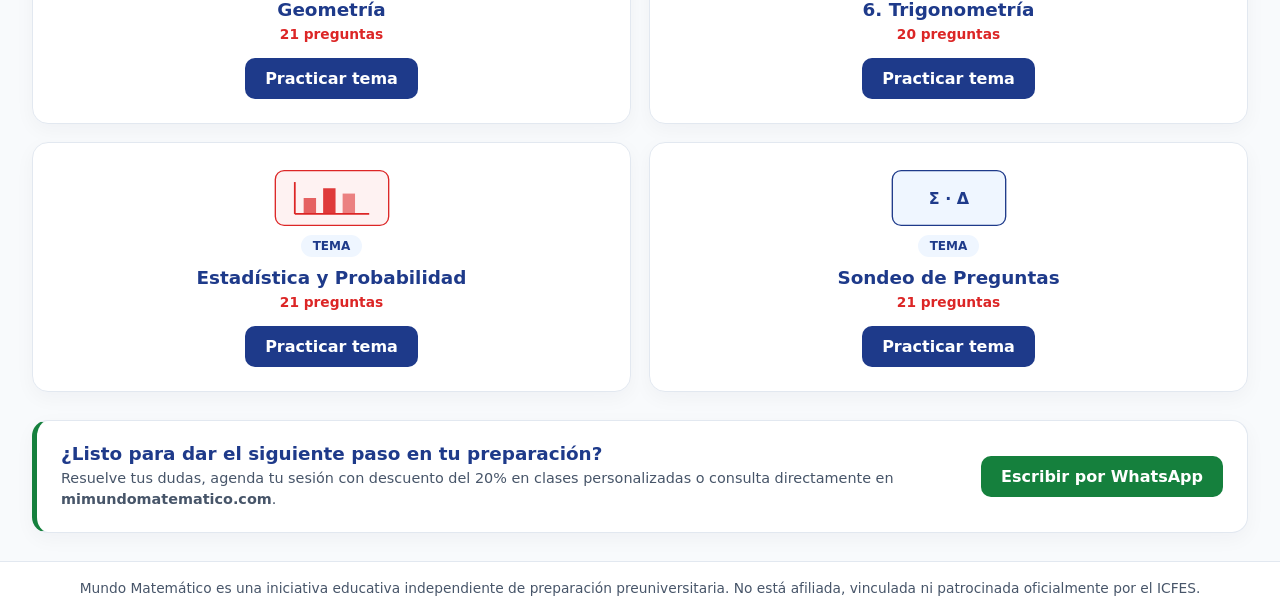
==== commit 9972f8fd: "Update index.html" ====
--- a/index.html
+++ b/index.html
@@ -51,11 +51,11 @@
         </p>
         <a href="prueba.html?todas=1" class="boton boton-rojo">Presentar Simulacro Global</a>
 
-        <!-- Aviso integrado junto al Simulacro Global: sesión de 30 min ($15.000) + descuento en clases personalizadas -->
+        <!-- Aviso integrado junto al Simulacro Global: sesión de 20 min ($15.000) + descuento en clases personalizadas -->
         <div class="caja-aviso-azul" style="margin-top: 20px;">
-          <h3>Sesión de revisión de 30 minutos ($15.000) y descuento en clases personalizadas</h3>
+          <h3>Sesión de revisión de 20 minutos ($15.000) y descuento en clases personalizadas</h3>
           <p>
-            Los $15.000 abarcan una sesión de 30 minutos para analizar tus resultados, resolver dudas clave y recibir un descuento especial para tus clases personalizadas online de Mundo Matemático.
+            Los $15.000 abarcan una sesión de 20 minutos para analizar tus resultados, resolver dudas clave y recibir un descuento especial para tus clases personalizadas online de Mundo Matemático.
           </p>
         </div>
       </div>
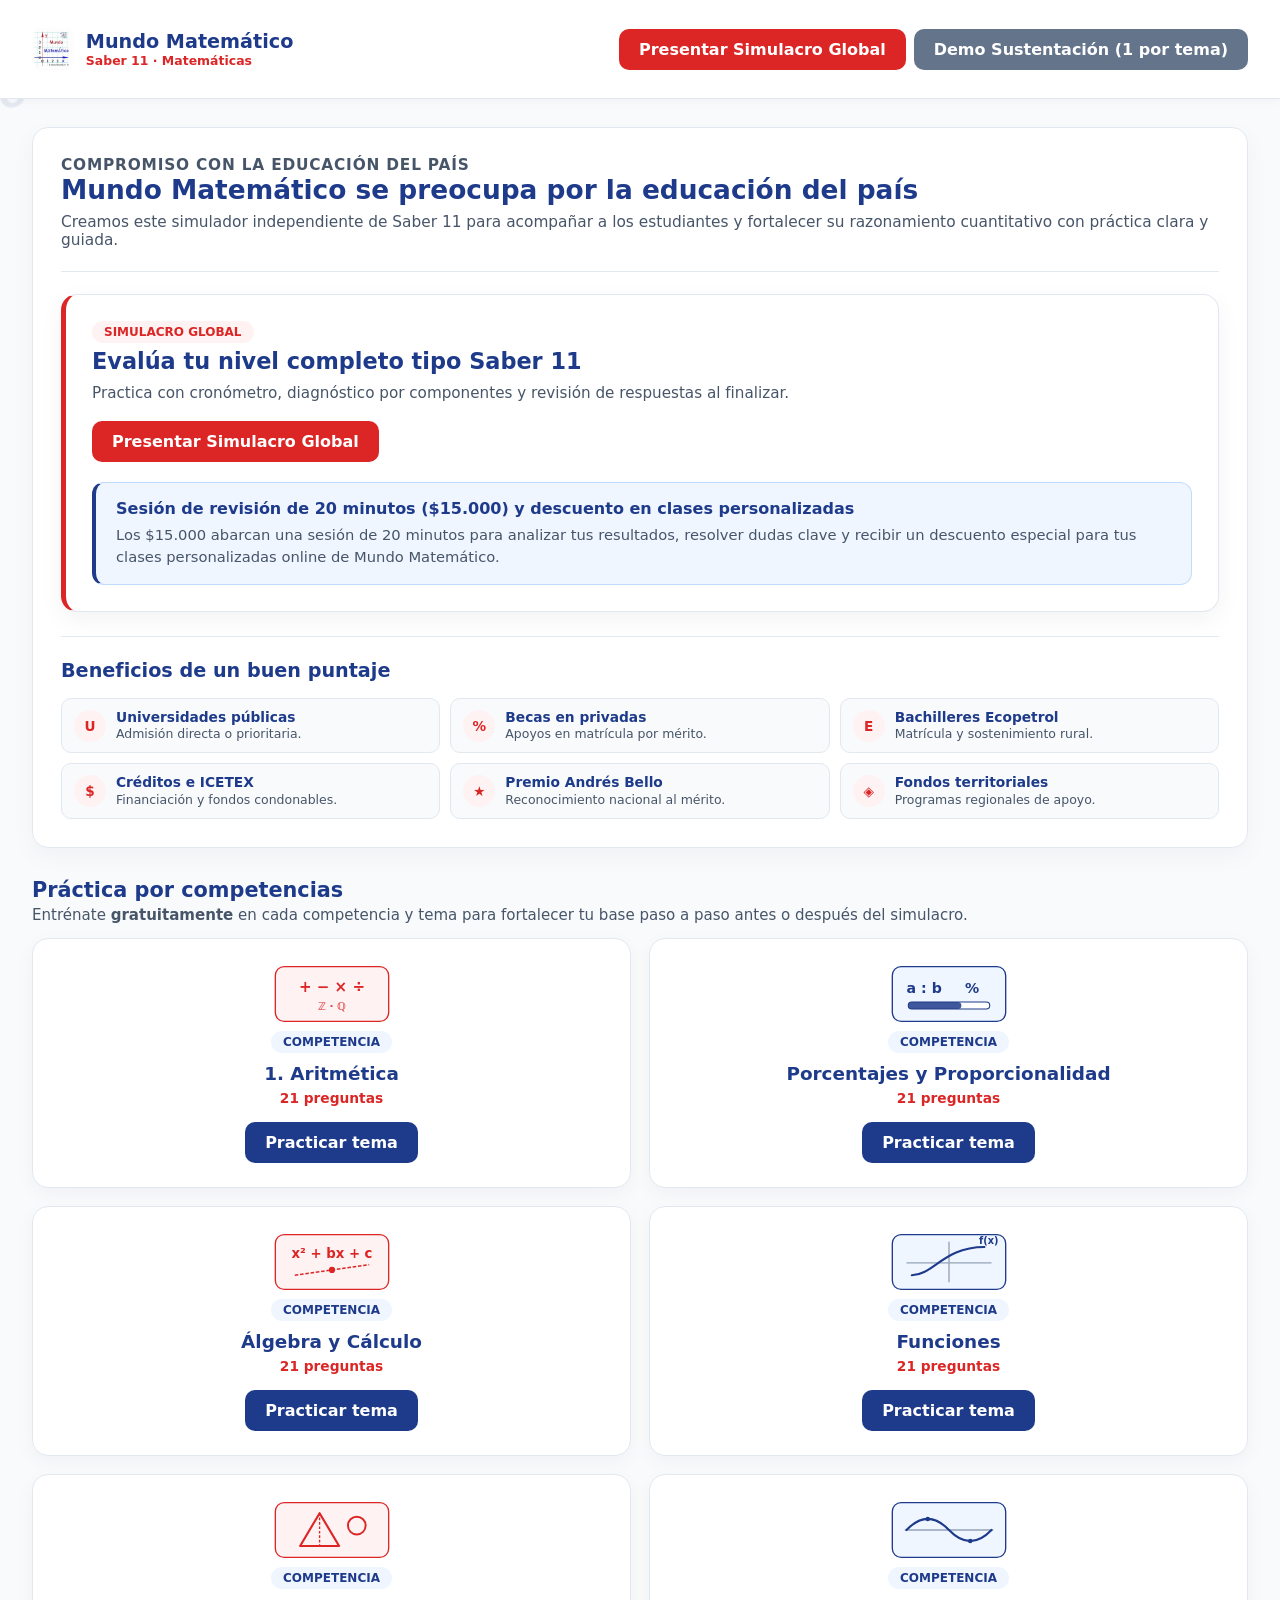
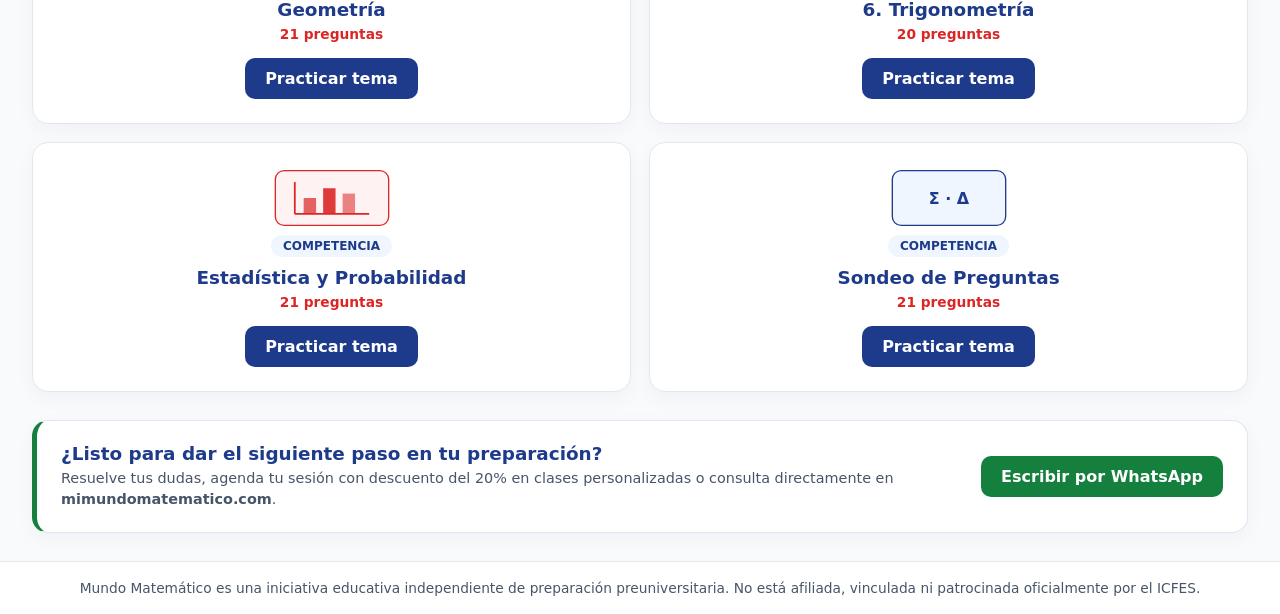
==== commit cad1778c: "Update index.html" ====
--- a/index.html
+++ b/index.html
@@ -118,7 +118,7 @@
 
     <!-- 4. PRÁCTICA POR TEMAS / COMPETENCIAS (INVITACIÓN A ENTRENAR GRATIS) -->
     <div class="cabecera-competencias">
-      <h2 class="titulo-modulos" style="margin-bottom: 0;">Práctica por temas (Competencias)</h2>
+      <h2 class="titulo-modulos" style="margin-bottom: 0;">Práctica por competencias</h2>
       <p>
         Entrénate <strong>gratuitamente</strong> en cada competencia y tema para fortalecer tu base paso a paso antes o después del simulacro.
       </p>
@@ -287,7 +287,7 @@
           return `
             <article class="tarjeta">
               ${ilustracionTema}
-              <span class="badge">TEMA</span>
+              <span class="badge">COMPETENCIA</span>
               <h2>${titulo}</h2>
               <p class="subtitulo">${totalPreguntas > 0 ? `${totalPreguntas} preguntas` : "Práctica focalizada"}</p>
               <a href="prueba.html?tema=${idTema}" class="boton">Practicar tema</a>
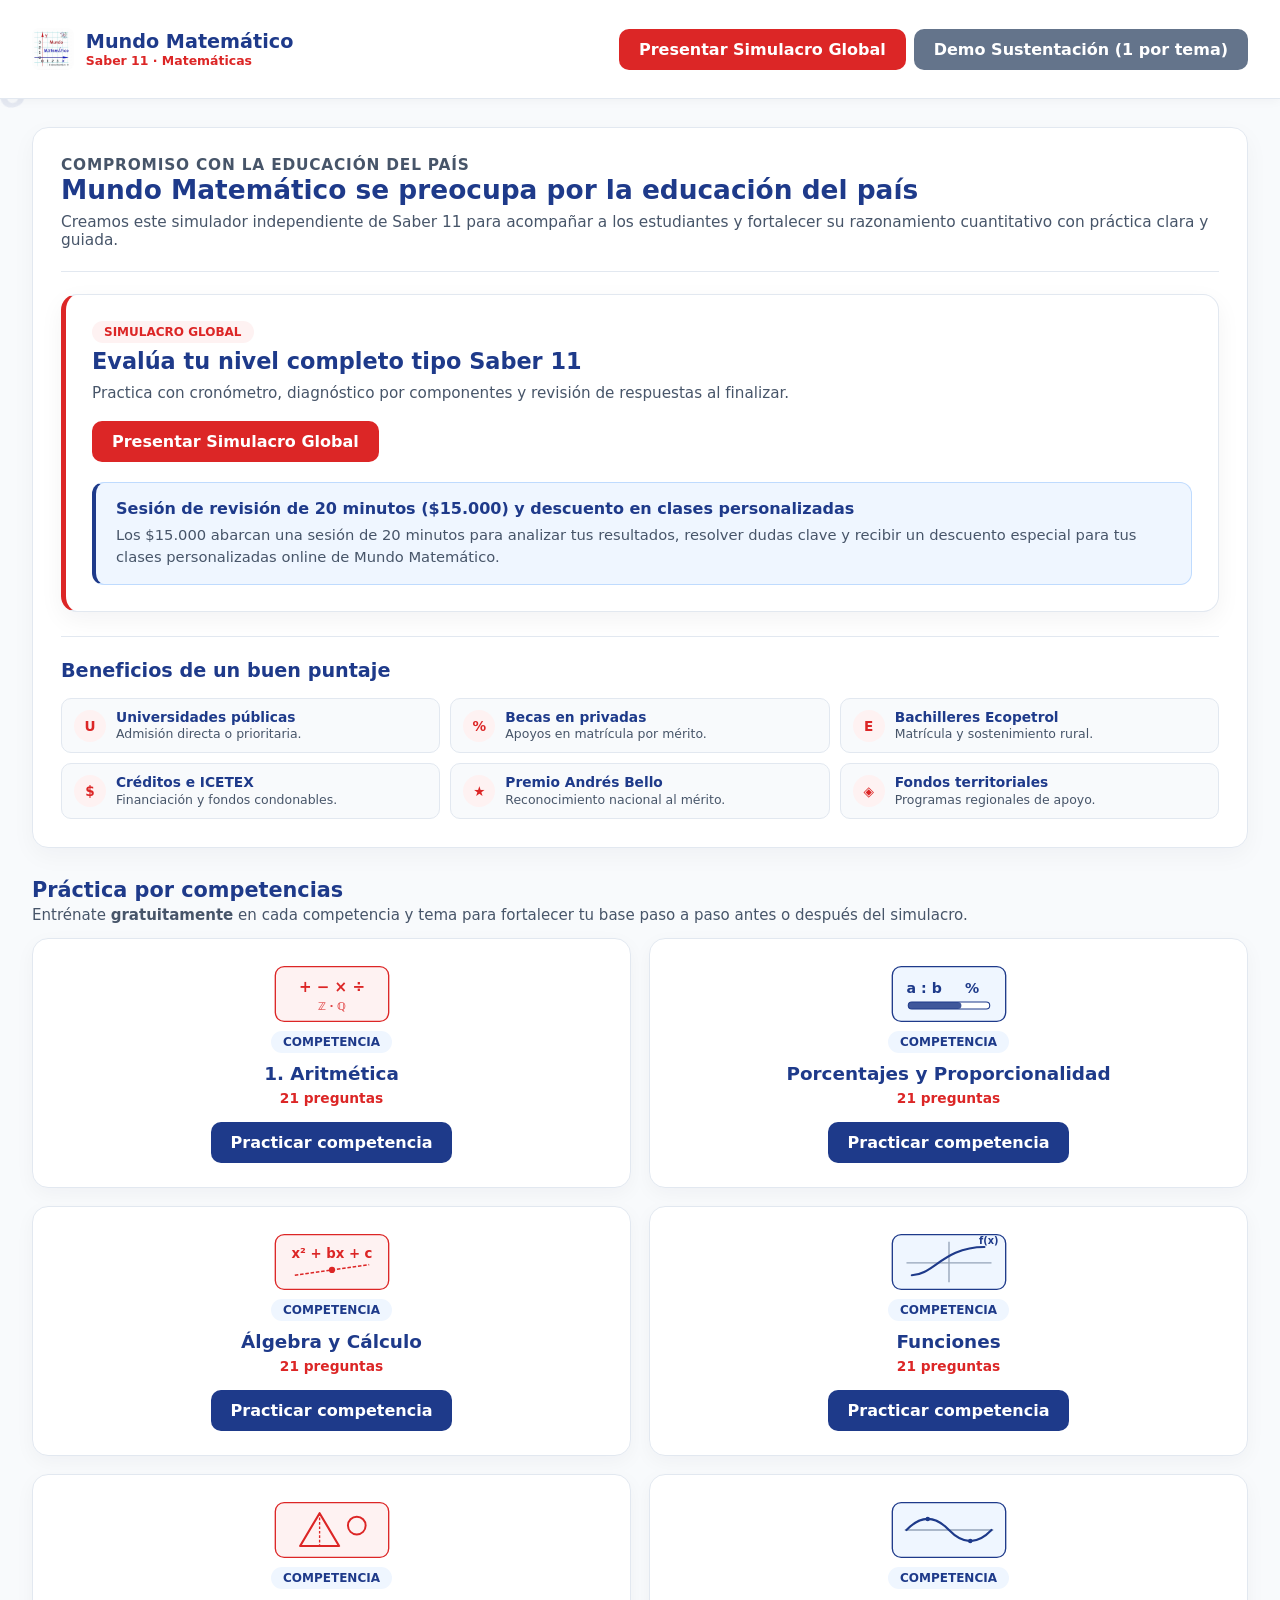
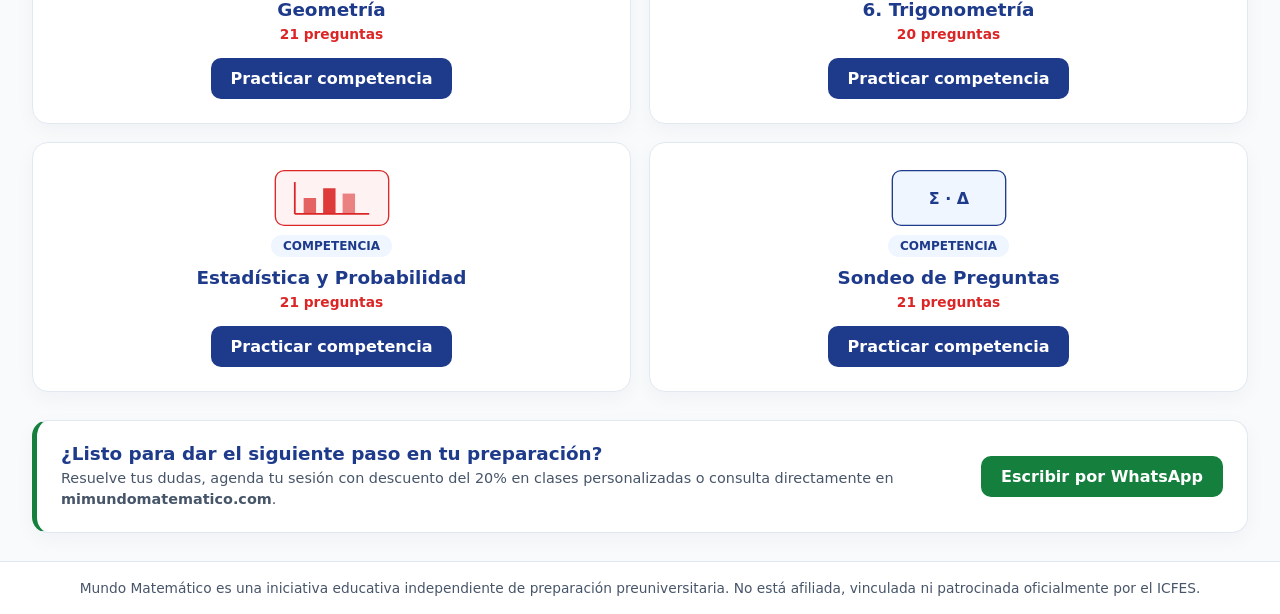
==== commit bf266038: "Update index.html" ====
--- a/index.html
+++ b/index.html
@@ -290,7 +290,7 @@
               <span class="badge">COMPETENCIA</span>
               <h2>${titulo}</h2>
               <p class="subtitulo">${totalPreguntas > 0 ? `${totalPreguntas} preguntas` : "Práctica focalizada"}</p>
-              <a href="prueba.html?tema=${idTema}" class="boton">Practicar tema</a>
+              <a href="prueba.html?tema=${idTema}" class="boton">Practicar competencia</a>
             </article>
           `;
         }).join("");
